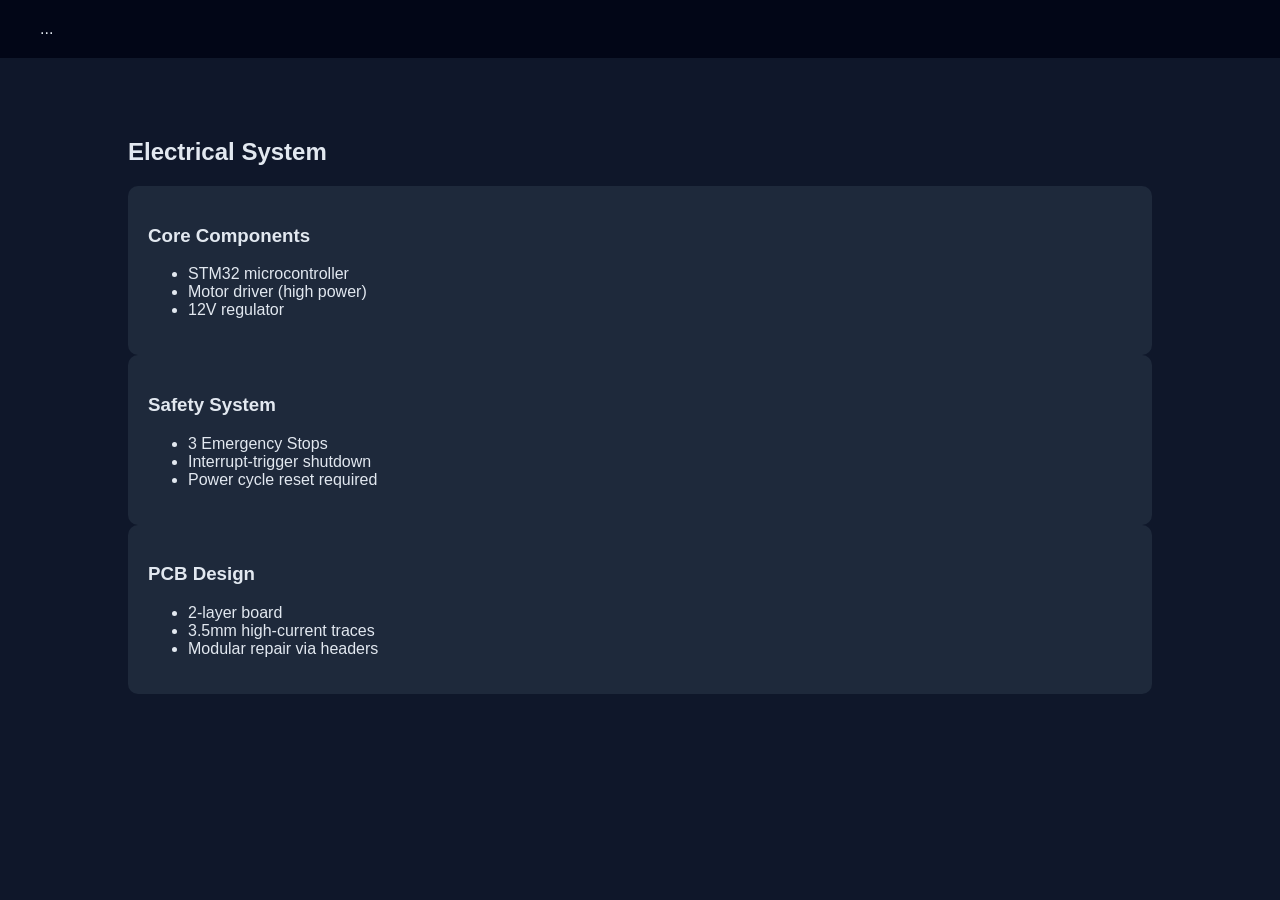
==== electrical.html @ 84995f97 "Add files via upload" ====
<!DOCTYPE html>
<html>
<head>
<link rel="stylesheet" href="styles.css">
</head>

<body>

<nav> ... </nav>

<section class="section">

<h1>Electrical System</h1>

<div class="card">
<h3>Core Components</h3>
<ul>
<li>STM32 microcontroller</li>
<li>Motor driver (high power)</li>
<li>12V regulator</li>
</ul>
</div>

<div class="card">
<h3>Safety System</h3>
<ul>
<li>3 Emergency Stops</li>
<li>Interrupt-trigger shutdown</li>
<li>Power cycle reset required</li>
</ul>
</div>

<div class="card">
<h3>PCB Design</h3>
<ul>
<li>2-layer board</li>
<li>3.5mm high-current traces</li>
<li>Modular repair via headers</li>
</ul>
</div>

</section>

</body>
</html>
---- styles.css ----
body {
    margin: 0;
    font-family: 'Segoe UI', sans-serif;
    background: #0f172a;
    color: #e2e8f0;
}

/* NAVBAR */
nav {
    display: flex;
    justify-content: space-between;
    padding: 20px 40px;
    background: #020617;
    position: sticky;
    top: 0;
}

nav a {
    color: #e2e8f0;
    text-decoration: none;
    margin: 0 15px;
    font-weight: 500;
}

nav a:hover {
    color: #38bdf8;
}

/* HERO */
.hero {
    height: 80vh;
    display: flex;
    flex-direction: column;
    justify-content: center;
    align-items: center;
    background: linear-gradient(135deg, #1e293b, #020617);
    text-align: center;
}

.hero h1 {
    font-size: 3rem;
}

.hero p {
    color: #94a3b8;
}

/* SECTIONS */
.section {
    padding: 60px 10%;
}

/* CARDS */
.card-grid {
    display: grid;
    grid-template-columns: repeat(auto-fit, minmax(250px, 1fr));
    gap: 20px;
}

.card {
    background: #1e293b;
    padding: 20px;
    border-radius: 10px;
    transition: 0.3s;
}

.card:hover {
    transform: translateY(-5px);
    background: #334155;
}

/* FOOTER */
footer {
    text-align: center;
    padding: 20px;
    background: #020617;
}
``
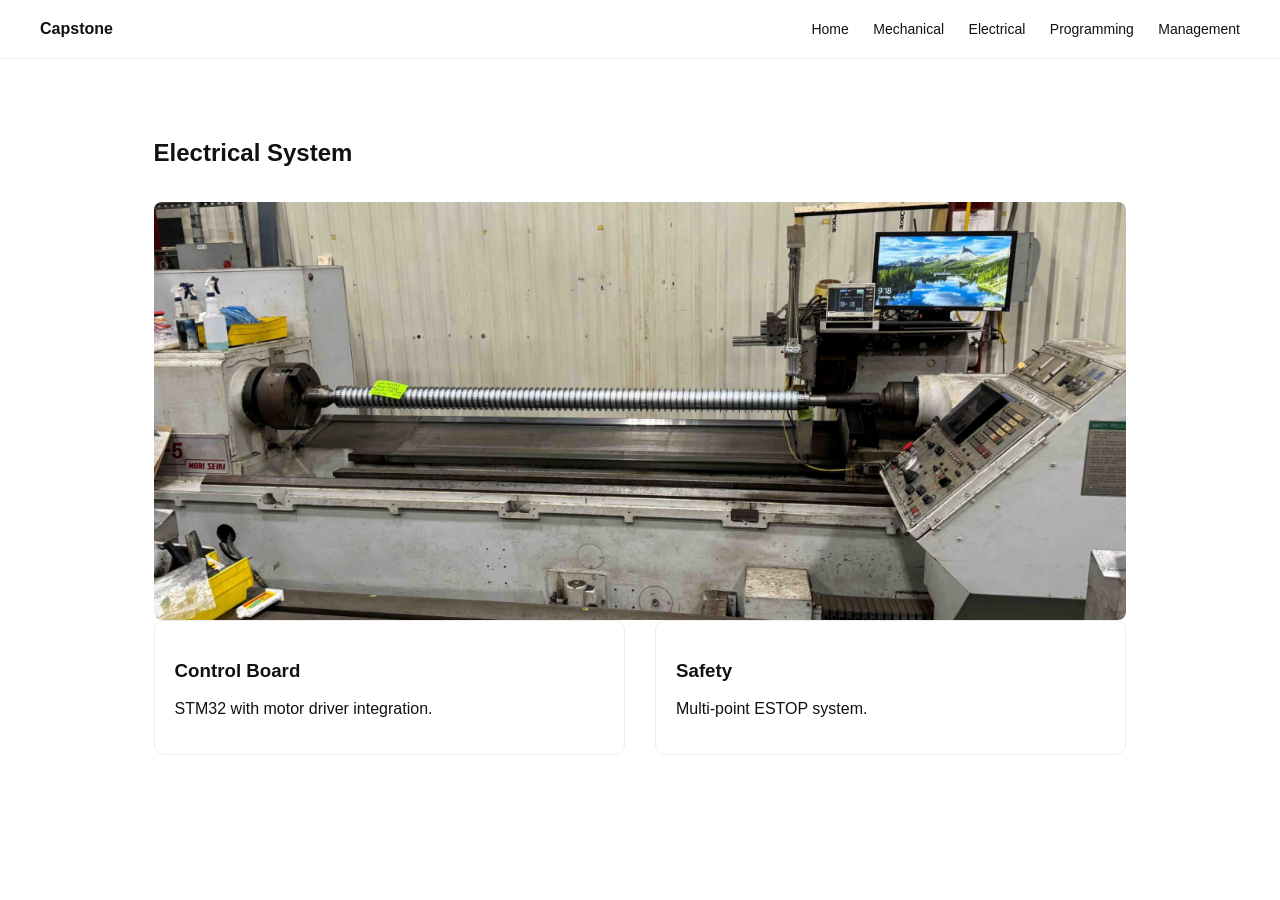
==== commit 45e2503a: "Add files via upload" ====
--- a/electrical.html
+++ b/electrical.html
@@ -1,45 +1,16 @@
-<!DOCTYPE html>
-<html>
-<head>
-<link rel="stylesheet" href="styles.css">
-</head>
-
-<body>
-
-<nav> ... </nav>
-
-<section class="section">
-
-<h1>Electrical System</h1>
-
-<div class="card">
-<h3>Core Components</h3>
-<ul>
-<li>STM32 microcontroller</li>
-<li>Motor driver (high power)</li>
-<li>12V regulator</li>
-</ul>
-</div>
-
-<div class="card">
-<h3>Safety System</h3>
-<ul>
-<li>3 Emergency Stops</li>
-<li>Interrupt-trigger shutdown</li>
-<li>Power cycle reset required</li>
-</ul>
-</div>
-
-<div class="card">
-<h3>PCB Design</h3>
-<ul>
-<li>2-layer board</li>
-<li>3.5mm high-current traces</li>
-<li>Modular repair via headers</li>
-</ul>
-</div>
-
-</section>
-
-</body>
-</html>+
+<html><head><link rel='stylesheet' href='styles.css'></head><body>
+<nav><div><strong>Capstone</strong></div><div>
+<a href="index.html">Home</a>
+<a href="mechanical.html">Mechanical</a>
+<a href="electrical.html">Electrical</a>
+<a href="programming.html">Programming</a>
+<a href="management.html">Management</a>
+</div></nav>
+<section class='section'><h1>Electrical System</h1>
+<img src='images/img_2.jpg'>
+<div class='grid'>
+<div class='card'><h3>Control Board</h3><p>STM32 with motor driver integration.</p></div>
+<div class='card'><h3>Safety</h3><p>Multi-point ESTOP system.</p></div>
+</div></section>
+</body></html>
--- a/styles.css
+++ b/styles.css
@@ -1,78 +1,12 @@
-body {
-    margin: 0;
-    font-family: 'Segoe UI', sans-serif;
-    background: #0f172a;
-    color: #e2e8f0;
-}
-
-/* NAVBAR */
-nav {
-    display: flex;
-    justify-content: space-between;
-    padding: 20px 40px;
-    background: #020617;
-    position: sticky;
-    top: 0;
-}
-
-nav a {
-    color: #e2e8f0;
-    text-decoration: none;
-    margin: 0 15px;
-    font-weight: 500;
-}
-
-nav a:hover {
-    color: #38bdf8;
-}
-
-/* HERO */
-.hero {
-    height: 80vh;
-    display: flex;
-    flex-direction: column;
-    justify-content: center;
-    align-items: center;
-    background: linear-gradient(135deg, #1e293b, #020617);
-    text-align: center;
-}
-
-.hero h1 {
-    font-size: 3rem;
-}
-
-.hero p {
-    color: #94a3b8;
-}
-
-/* SECTIONS */
-.section {
-    padding: 60px 10%;
-}
-
-/* CARDS */
-.card-grid {
-    display: grid;
-    grid-template-columns: repeat(auto-fit, minmax(250px, 1fr));
-    gap: 20px;
-}
-
-.card {
-    background: #1e293b;
-    padding: 20px;
-    border-radius: 10px;
-    transition: 0.3s;
-}
-
-.card:hover {
-    transform: translateY(-5px);
-    background: #334155;
-}
-
-/* FOOTER */
-footer {
-    text-align: center;
-    padding: 20px;
-    background: #020617;
-}
-``+
+body{margin:0;font-family:Inter,Segoe UI,Arial;background:#ffffff;color:#111}
+nav{display:flex;justify-content:space-between;padding:20px 40px;border-bottom:1px solid #eee;position:sticky;top:0;background:#fff}
+nav a{text-decoration:none;color:#111;margin-left:20px;font-size:14px}
+.hero{height:80vh;display:flex;flex-direction:column;justify-content:center;align-items:center;text-align:center}
+.hero h1{font-size:42px;margin-bottom:10px}
+.section{padding:60px 12%;max-width:1000px;margin:auto}
+.grid{display:grid;grid-template-columns:repeat(auto-fit,minmax(280px,1fr));gap:30px}
+.card{border:1px solid #eee;padding:20px;border-radius:10px}
+img{width:100%;border-radius:8px;margin-top:15px}
+h2{margin-bottom:10px}
+footer{text-align:center;padding:40px;border-top:1px solid #eee;color:#666}
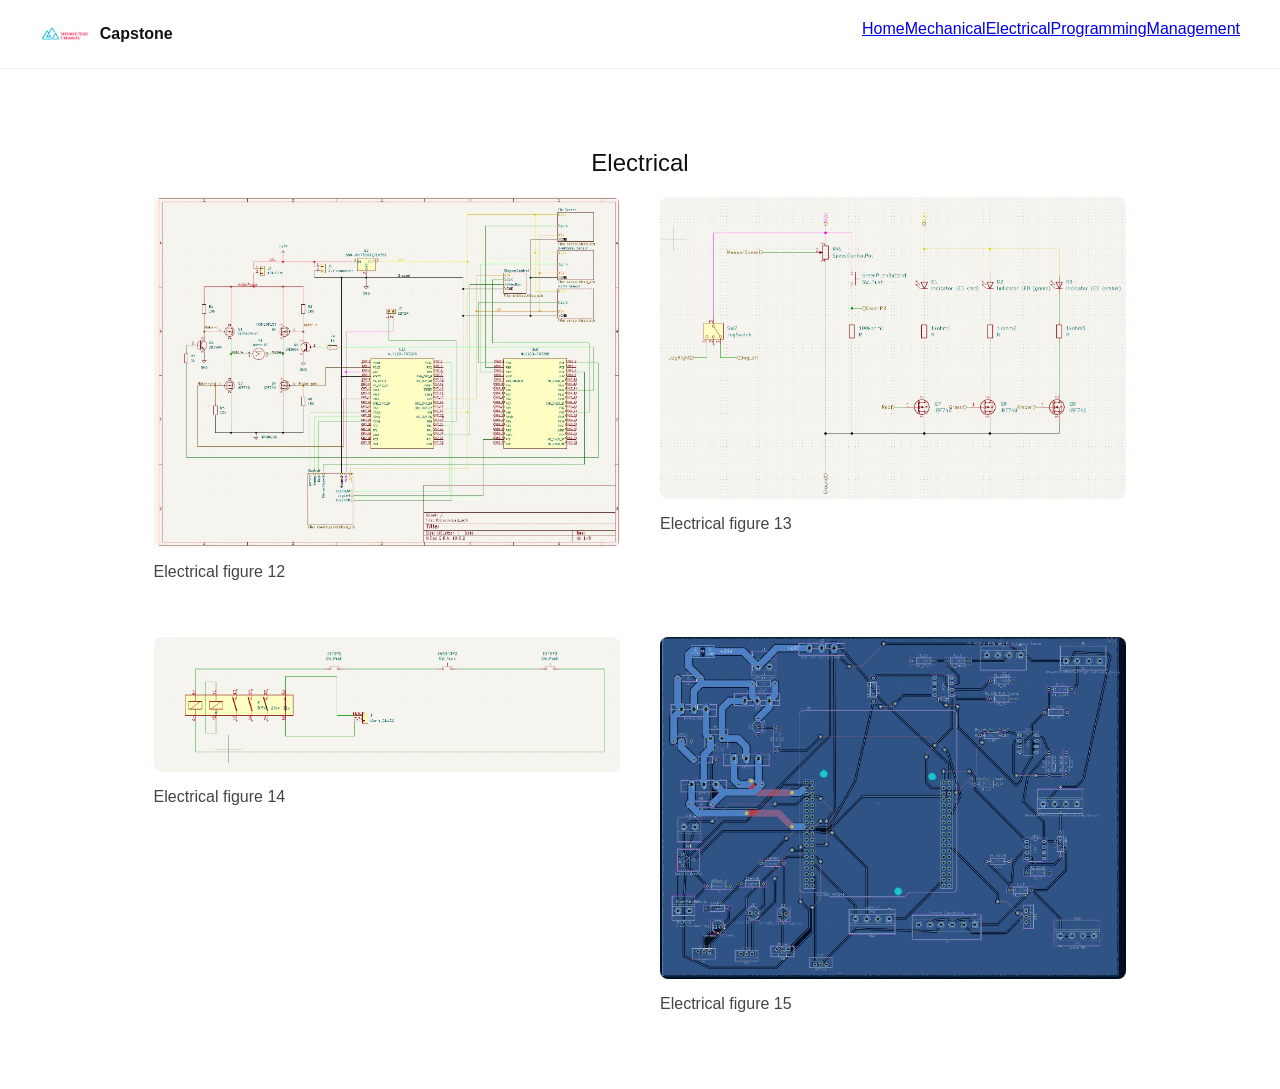
==== commit 79da0260: "Add files via upload" ====
--- a/electrical.html
+++ b/electrical.html
@@ -1,16 +1 @@
-
-<html><head><link rel='stylesheet' href='styles.css'></head><body>
-<nav><div><strong>Capstone</strong></div><div>
-<a href="index.html">Home</a>
-<a href="mechanical.html">Mechanical</a>
-<a href="electrical.html">Electrical</a>
-<a href="programming.html">Programming</a>
-<a href="management.html">Management</a>
-</div></nav>
-<section class='section'><h1>Electrical System</h1>
-<img src='images/img_2.jpg'>
-<div class='grid'>
-<div class='card'><h3>Control Board</h3><p>STM32 with motor driver integration.</p></div>
-<div class='card'><h3>Safety</h3><p>Multi-point ESTOP system.</p></div>
-</div></section>
-</body></html>
+<html><head><link rel='stylesheet' href='styles.css'></head><body><div id='header'></div><script src='script.js'></script><section class='section'><h1>Electrical</h1><div class='grid'><div><img src='images/img_12.jpg'><p>Electrical figure 12</p></div><div><img src='images/img_13.jpg'><p>Electrical figure 13</p></div><div><img src='images/img_14.jpg'><p>Electrical figure 14</p></div><div><img src='images/img_15.jpg'><p>Electrical figure 15</p></div></div></section></body></html>
--- a/styles.css
+++ b/styles.css
@@ -1,12 +1,9 @@
-
-body{margin:0;font-family:Inter,Segoe UI,Arial;background:#ffffff;color:#111}
-nav{display:flex;justify-content:space-between;padding:20px 40px;border-bottom:1px solid #eee;position:sticky;top:0;background:#fff}
-nav a{text-decoration:none;color:#111;margin-left:20px;font-size:14px}
-.hero{height:80vh;display:flex;flex-direction:column;justify-content:center;align-items:center;text-align:center}
-.hero h1{font-size:42px;margin-bottom:10px}
+body{margin:0;font-family:Inter,Arial;background:#fff;color:#111}
+nav{display:flex;justify-content:space-between;padding:20px 40px;border-bottom:1px solid #eee}
+.nav-left{display:flex;align-items:center}
+.nav-logo{height:28px;margin-right:10px}
 .section{padding:60px 12%;max-width:1000px;margin:auto}
-.grid{display:grid;grid-template-columns:repeat(auto-fit,minmax(280px,1fr));gap:30px}
-.card{border:1px solid #eee;padding:20px;border-radius:10px}
-img{width:100%;border-radius:8px;margin-top:15px}
-h2{margin-bottom:10px}
-footer{text-align:center;padding:40px;border-top:1px solid #eee;color:#666}
+.grid{display:grid;grid-template-columns:1fr 1fr;gap:40px}
+img{width:100%;border-radius:8px}
+h1{text-align:center;font-weight:500}
+p{color:#444}
